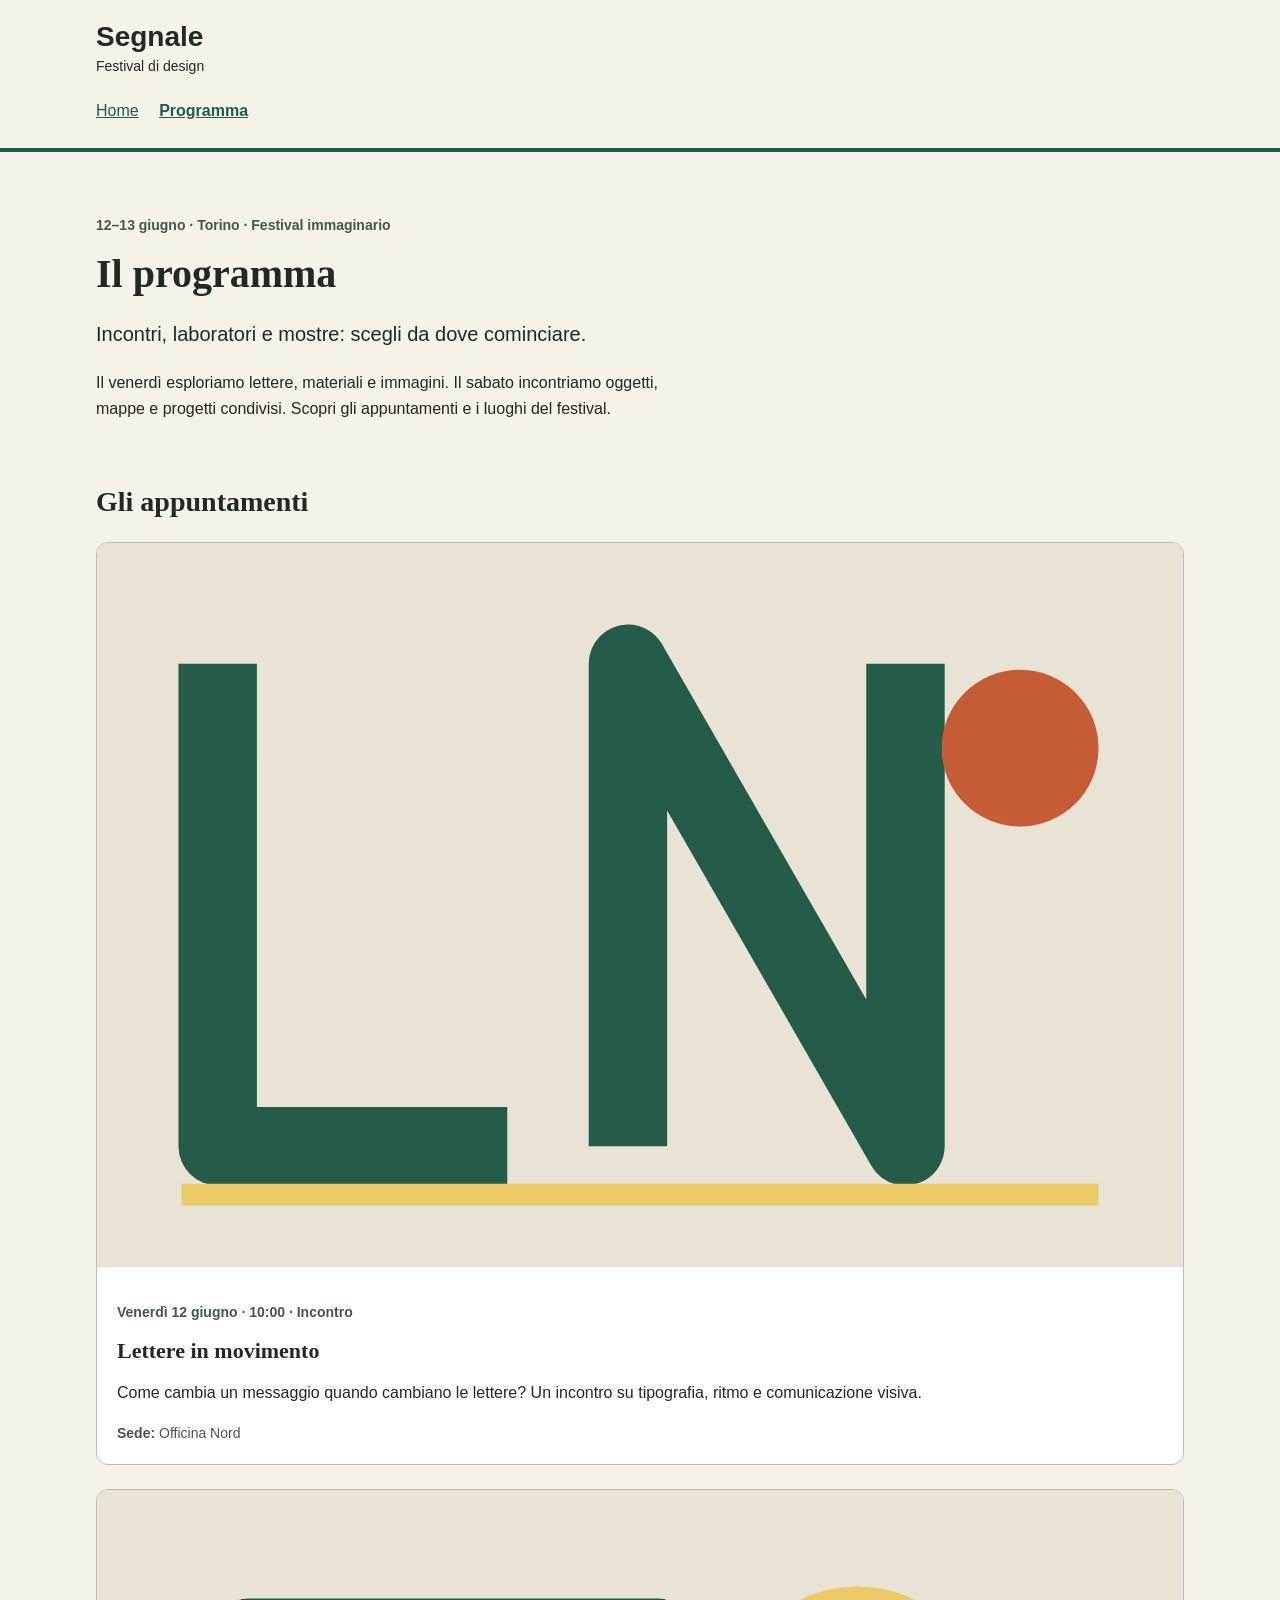
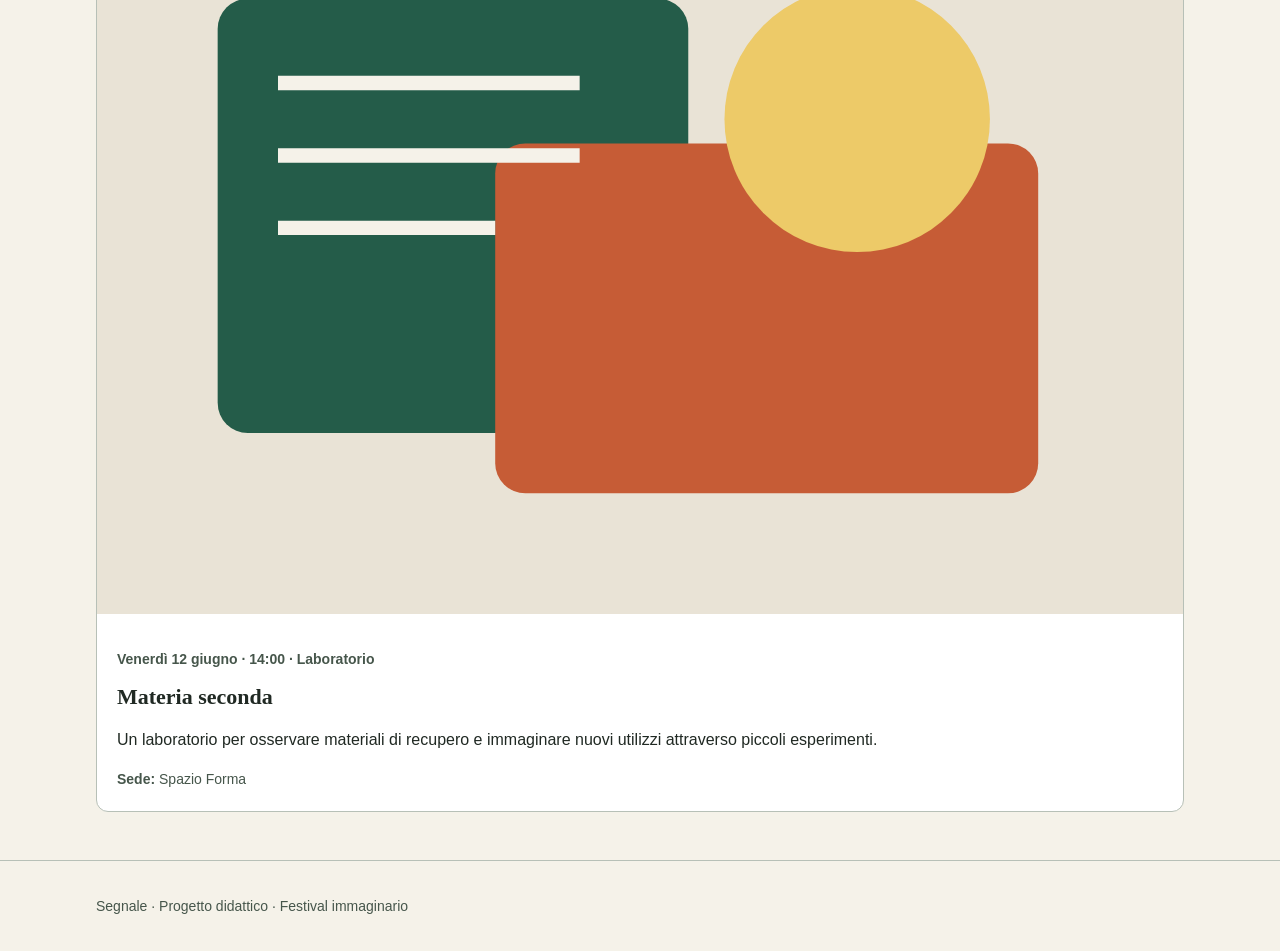
==== programma.html @ a8802d63 "Prima versione" ====
<!doctype html>
<html lang="it">
<head>
  <meta charset="utf-8">
  <meta name="viewport" content="width=device-width, initial-scale=1">
  <title>Programma — Segnale</title>
  <link rel="stylesheet" href="style.css">
</head>
<body>
  <a class="skip-link" href="#contenuto">Vai al contenuto</a>
  <header class="site-header">
    <div class="container">
      <a class="brand" href="index.html">Segnale<span>Festival di design</span></a>
      <nav aria-label="Navigazione principale">
        <!-- Da completare: collegare questa voce alla Home. -->
        <a href="#">Home</a>
        <a href="programma.html" aria-current="page">Programma</a>
      </nav>
    </div>
  </header>

  <main id="contenuto" class="container">
    <section class="intro" aria-labelledby="titolo-programma">
      <p class="eyebrow">12–13 giugno · Torino · Festival immaginario</p>
      <h1 id="titolo-programma">Il programma</h1>
      <p class="lead">Incontri, laboratori e mostre: scegli da dove cominciare.</p>
      <p class="reading-text">Il venerdì esploriamo lettere, materiali e immagini. Il sabato incontriamo oggetti, mappe e progetti condivisi. Scopri gli appuntamenti e i luoghi del festival.</p>
    </section>

    <section class="content-section" aria-labelledby="titolo-eventi">
      <h2 id="titolo-eventi">Gli appuntamenti</h2>
      <div class="event-grid">
        <article class="event-card">
          <img src="assets/lettere-in-movimento.svg" alt="Lettere geometriche disposte su una griglia" width="900" height="600">
          <div class="event-body">
            <p class="event-meta">Venerdì 12 giugno · 10:00 · Incontro</p>
            <h3>Lettere in movimento</h3>
            <p>Come cambia un messaggio quando cambiano le lettere? Un incontro su tipografia, ritmo e comunicazione visiva.</p>
            <p class="event-place"><strong>Sede:</strong> Officina Nord</p>
          </div>
        </article>
        <article class="event-card">
          <img src="assets/materia-seconda.svg" alt="Forme sovrapposte che richiamano campioni di materiali" width="900" height="600">
          <div class="event-body">
            <p class="event-meta">Venerdì 12 giugno · 14:00 · Laboratorio</p>
            <h3>Materia seconda</h3>
            <p>Un laboratorio per osservare materiali di recupero e immaginare nuovi utilizzi attraverso piccoli esperimenti.</p>
            <p class="event-place"><strong>Sede:</strong> Spazio Forma</p>
          </div>
        </article>
        <!-- Aggiungere qui gli altri quattro eventi indicati in istruzioni/CONTENUTI-EVENTI.md. -->
      </div>
    </section>
  </main>

  <footer class="site-footer"><div class="container"><p>Segnale · Progetto didattico · Festival immaginario</p></div></footer>
</body>
</html>
---- style.css ----
/* Stile iniziale: tipografia, colori e variabili CSS sono già predisposti.
   Lavoreremo su collegamenti, CSS condiviso e disposizione delle schede. */

/* Scelte comuni: ogni regola usa var() per richiamarne il valore. */
:root {
  --colore-primario: #245c49;
  --colore-primario-scuro: #173f32;
  --colore-sfondo: #f5f2e9;
  --colore-testo: #202923;
  --font-testo: Arial, Helvetica, sans-serif;
  --font-titoli: Georgia, "Times New Roman", serif;
}

* {
  box-sizing: border-box;
}

body {
  margin: 0;
  background: var(--colore-sfondo);
  color: var(--colore-testo);
  font-family: var(--font-testo);
  font-size: 1rem;
  line-height: 1.6;
}

a {
  color: var(--colore-primario);
}

a:hover {
  text-decoration-thickness: 3px;
}

a:focus-visible {
  outline: 3px solid var(--colore-testo);
  outline-offset: 4px;
}

.container {
  width: 92%;
  max-width: 68rem;
  margin: 0 auto;
}

.site-header {
  padding: 1.25rem 0;
  border-bottom: 4px solid var(--colore-primario);
}

.brand {
  display: inline-block;
  color: var(--colore-testo);
  font-size: 1.75rem;
  font-weight: bold;
  line-height: 1.2;
  text-decoration: none;
}

.brand span {
  display: block;
  margin-top: 0.25rem;
  font-size: 0.875rem;
  font-weight: normal;
}

nav {
  margin-top: 1rem;
}

nav a {
  display: inline-block;
  margin-right: 1rem;
  padding: 0.25rem 0;
}

nav a[aria-current="page"] {
  font-weight: bold;
}

.intro {
  padding: 3rem 0 1rem;
}

.eyebrow,
.event-meta {
  color: #46564b;
  font-size: 0.875rem;
  font-weight: bold;
}

h1,
h2,
h3 {
  font-family: var(--font-titoli);
  line-height: 1.2;
}

h1 {
  max-width: 18ch;
  margin: 0.75rem 0 1.25rem;
  font-size: 2.5rem;
}

h2 {
  font-size: 1.75rem;
}

h3 {
  margin: 0.5rem 0 0.75rem;
  font-size: 1.375rem;
}

.lead {
  max-width: 48ch;
  font-size: 1.25rem;
}

.reading-text {
  max-width: 65ch;
}

.button-link {
  display: inline-block;
  margin-top: 1rem;
  padding: 0.75rem 1.25rem;
  border-radius: 0.5rem;
  background: var(--colore-primario);
  color: #ffffff;
  font-weight: bold;
  text-decoration: none;
}

.button-link:hover {
  background: var(--colore-primario-scuro);
}

.content-section {
  margin: 2rem 0 3rem;
}

.festival-image {
  display: block;
  width: 100%;
  max-width: 54rem;
  height: auto;
  margin-top: 1.5rem;
  border-radius: 0.75rem;
}

.venues {
  padding-left: 1.25rem;
}

.venues li {
  margin-bottom: 0.5rem;
}

/* Qui inseriremo la regola .event-grid durante la demo. */

.event-card {
  margin-bottom: 1.5rem;
  overflow: hidden;
  border: 1px solid #b7c0b7;
  border-radius: 0.75rem;
  background: #ffffff;
}

.event-card img {
  display: block;
  width: 100%;
  height: auto;
}

.event-body {
  padding: 1.25rem;
}

.event-body p:last-child {
  margin-bottom: 0;
}

.event-place {
  color: #46564b;
  font-size: 0.875rem;
}

.site-footer {
  padding: 1.25rem 0;
  border-top: 1px solid #b7c0b7;
  color: #46564b;
  font-size: 0.875rem;
}

.skip-link {
  position: absolute;
  top: -6rem;
  left: 1rem;
  padding: 0.75rem 1rem;
  background: #ffffff;
  color: var(--colore-testo);
}

.skip-link:focus {
  top: 1rem;
}

/* Qui aggiungeremo la media query durante la demo. */
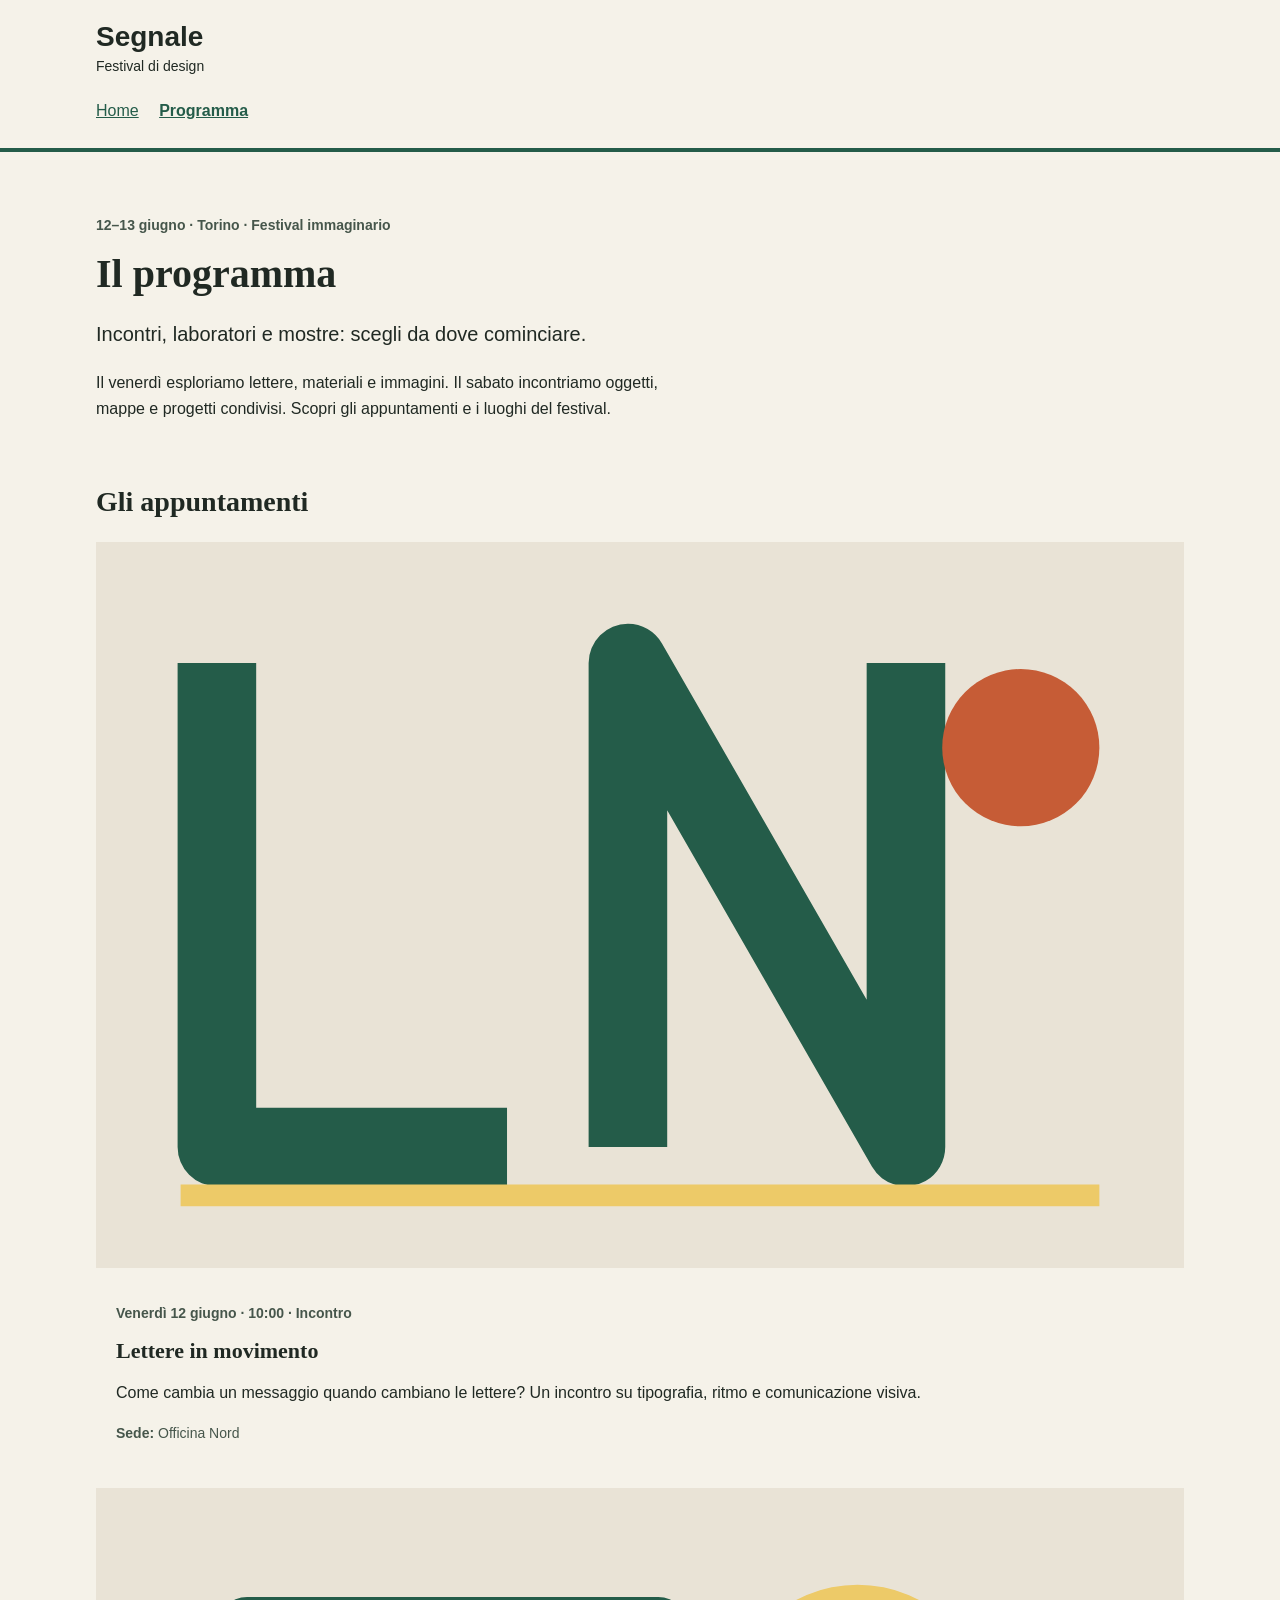
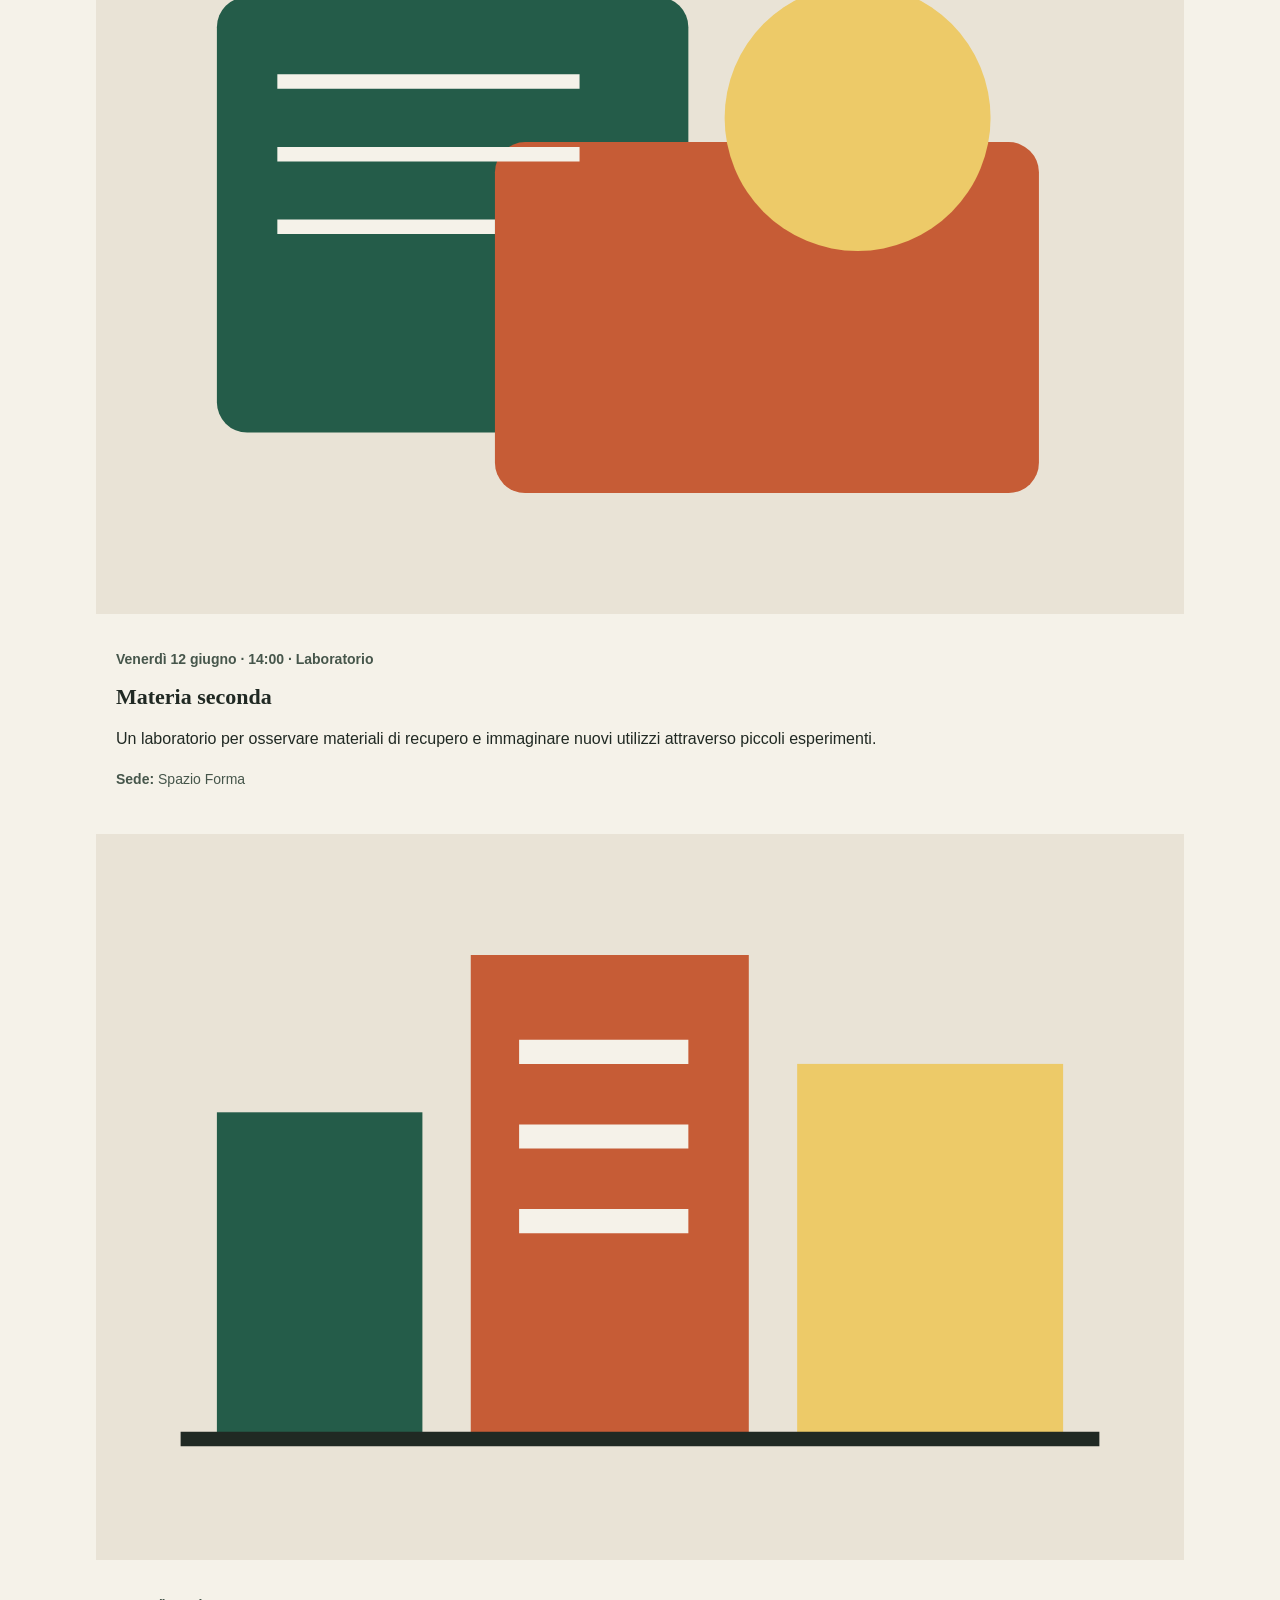
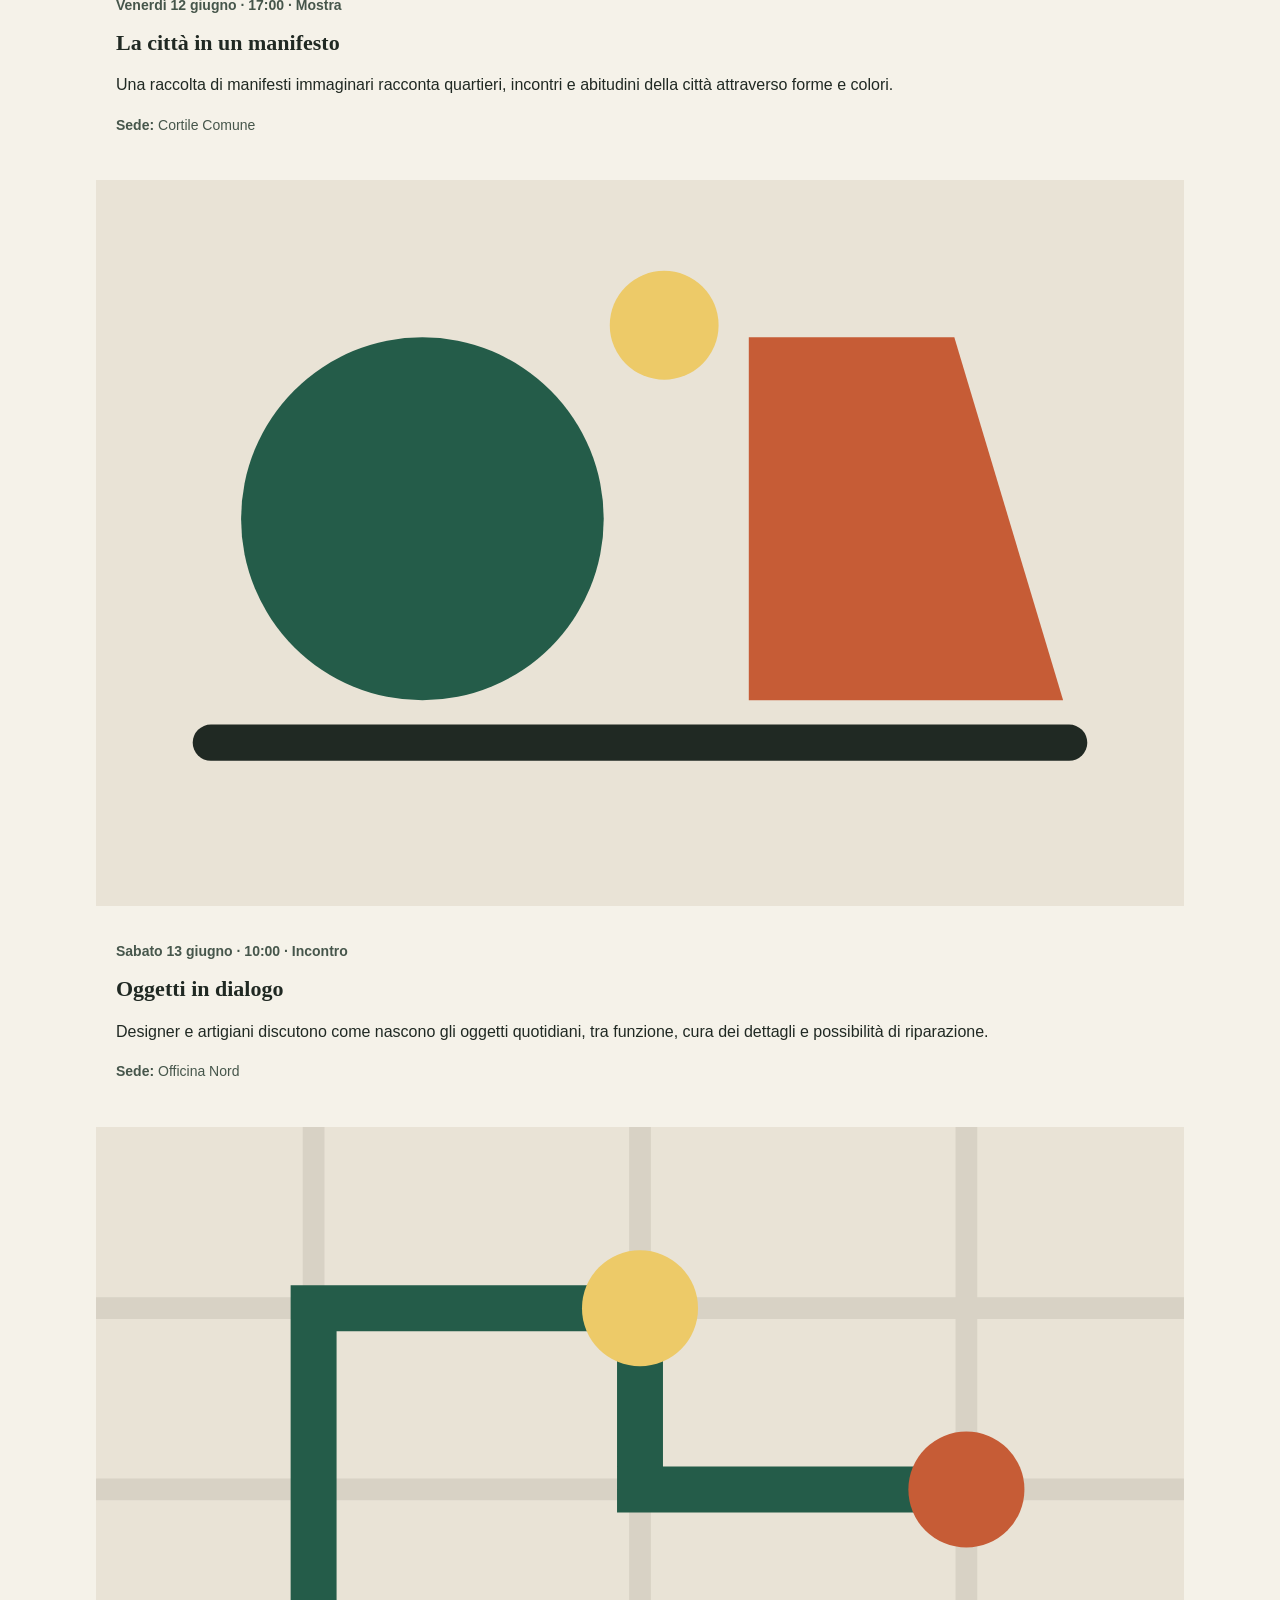
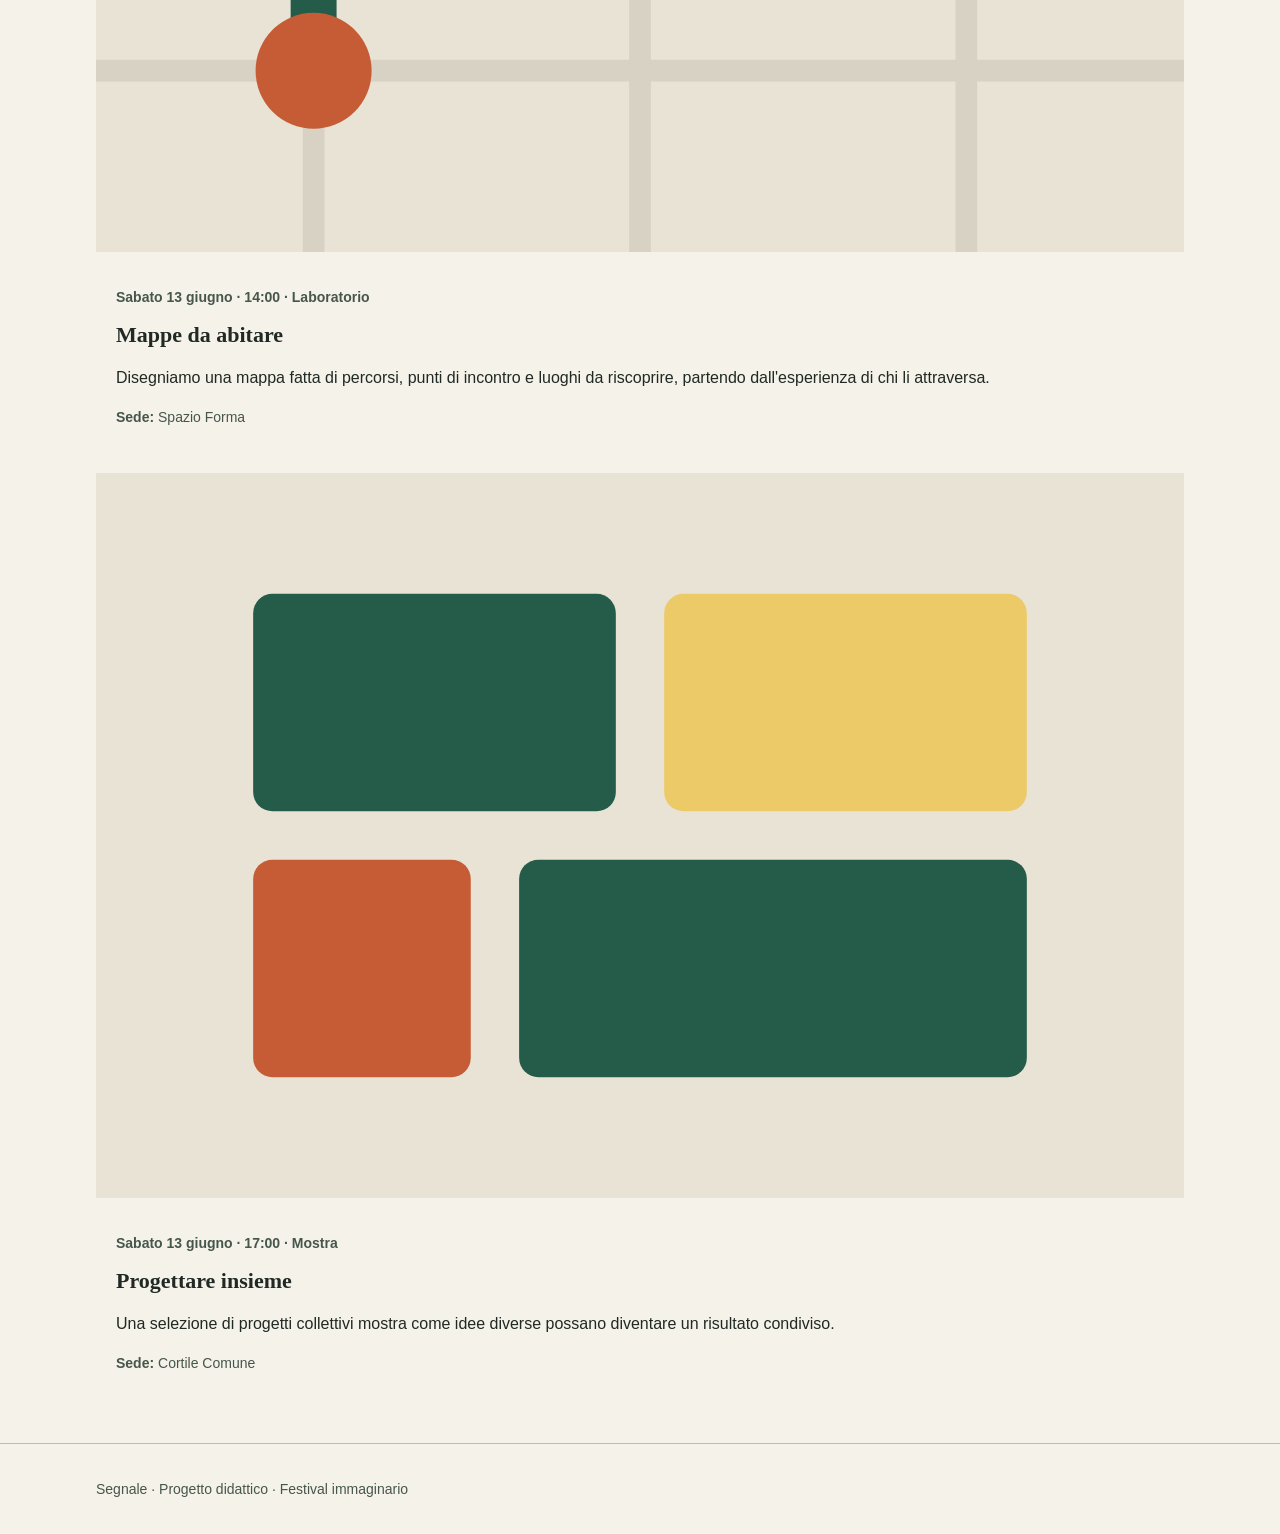
==== commit 207f3a1c: "Modifica 7" ====
--- a/programma.html
+++ b/programma.html
@@ -13,7 +13,7 @@
       <a class="brand" href="index.html">Segnale<span>Festival di design</span></a>
       <nav aria-label="Navigazione principale">
         <!-- Da completare: collegare questa voce alla Home. -->
-        <a href="#">Home</a>
+<a href="index.html">Home</a>
         <a href="programma.html" aria-current="page">Programma</a>
       </nav>
     </div>
@@ -48,8 +48,45 @@
             <p class="event-place"><strong>Sede:</strong> Spazio Forma</p>
           </div>
         </article>
-        <!-- Aggiungere qui gli altri quattro eventi indicati in istruzioni/CONTENUTI-EVENTI.md. -->
-      </div>
+<article class="event-card">
+  <img src="assets/citta-manifesto.svg" alt="Rettangoli colorati compongono una città astratta." width="900" height="600">
+  <div class="event-body">
+    <p class="event-meta">Venerdì 12 giugno · 17:00 · Mostra</p>
+    <h3>La città in un manifesto</h3>
+    <p>Una raccolta di manifesti immaginari racconta quartieri, incontri e abitudini della città attraverso forme e colori.</p>
+    <p class="event-place"><strong>Sede:</strong> Cortile Comune</p>
+  </div>
+</article>
+
+<article class="event-card">
+  <img src="assets/oggetti-dialogo.svg" alt="Due forme geometriche si fronteggiano sopra una linea comune." width="900" height="600">
+  <div class="event-body">
+    <p class="event-meta">Sabato 13 giugno · 10:00 · Incontro</p>
+    <h3>Oggetti in dialogo</h3>
+    <p>Designer e artigiani discutono come nascono gli oggetti quotidiani, tra funzione, cura dei dettagli e possibilità di riparazione.</p>
+    <p class="event-place"><strong>Sede:</strong> Officina Nord</p>
+  </div>
+</article>
+
+<article class="event-card">
+  <img src="assets/mappe-abitare.svg" alt="Un percorso collega tre punti su una mappa geometrica." width="900" height="600">
+  <div class="event-body">
+    <p class="event-meta">Sabato 13 giugno · 14:00 · Laboratorio</p>
+    <h3>Mappe da abitare</h3>
+    <p>Disegniamo una mappa fatta di percorsi, punti di incontro e luoghi da riscoprire, partendo dall'esperienza di chi li attraversa.</p>
+    <p class="event-place"><strong>Sede:</strong> Spazio Forma</p>
+  </div>
+</article>
+
+<article class="event-card">
+  <img src="assets/progettare-insieme.svg" alt="Moduli di colori diversi si incastrano in una composizione comune." width="900" height="600">
+  <div class="event-body">
+    <p class="event-meta">Sabato 13 giugno · 17:00 · Mostra</p>
+    <h3>Progettare insieme</h3>
+    <p>Una selezione di progetti collettivi mostra come idee diverse possano diventare un risultato condiviso.</p>
+    <p class="event-place"><strong>Sede:</strong> Cortile Comune</p>
+  </div>
+</article      </div>
     </section>
   </main>
 
--- a/style.css
+++ b/style.css
@@ -156,10 +156,24 @@
   margin-bottom: 0.5rem;
 }
 
-/* Qui inseriremo la regola .event-grid durante la demo. */
+.event-grid {
+  display: grid;
+  grid-template-columns: 1fr;
+  gap: 1.5rem;
+}
+
+@media (min-width: 600px) {
+  .event-grid {
+    grid-template-columns: repeat(2, minmax(0, 1fr));
+  }
+}
+
+  .event-grid {
+    grid-template-columns: 1fr;
+  }
+}
 
 .event-card {
-  margin-bottom: 1.5rem;
   overflow: hidden;
   border: 1px solid #b7c0b7;
   border-radius: 0.75rem;
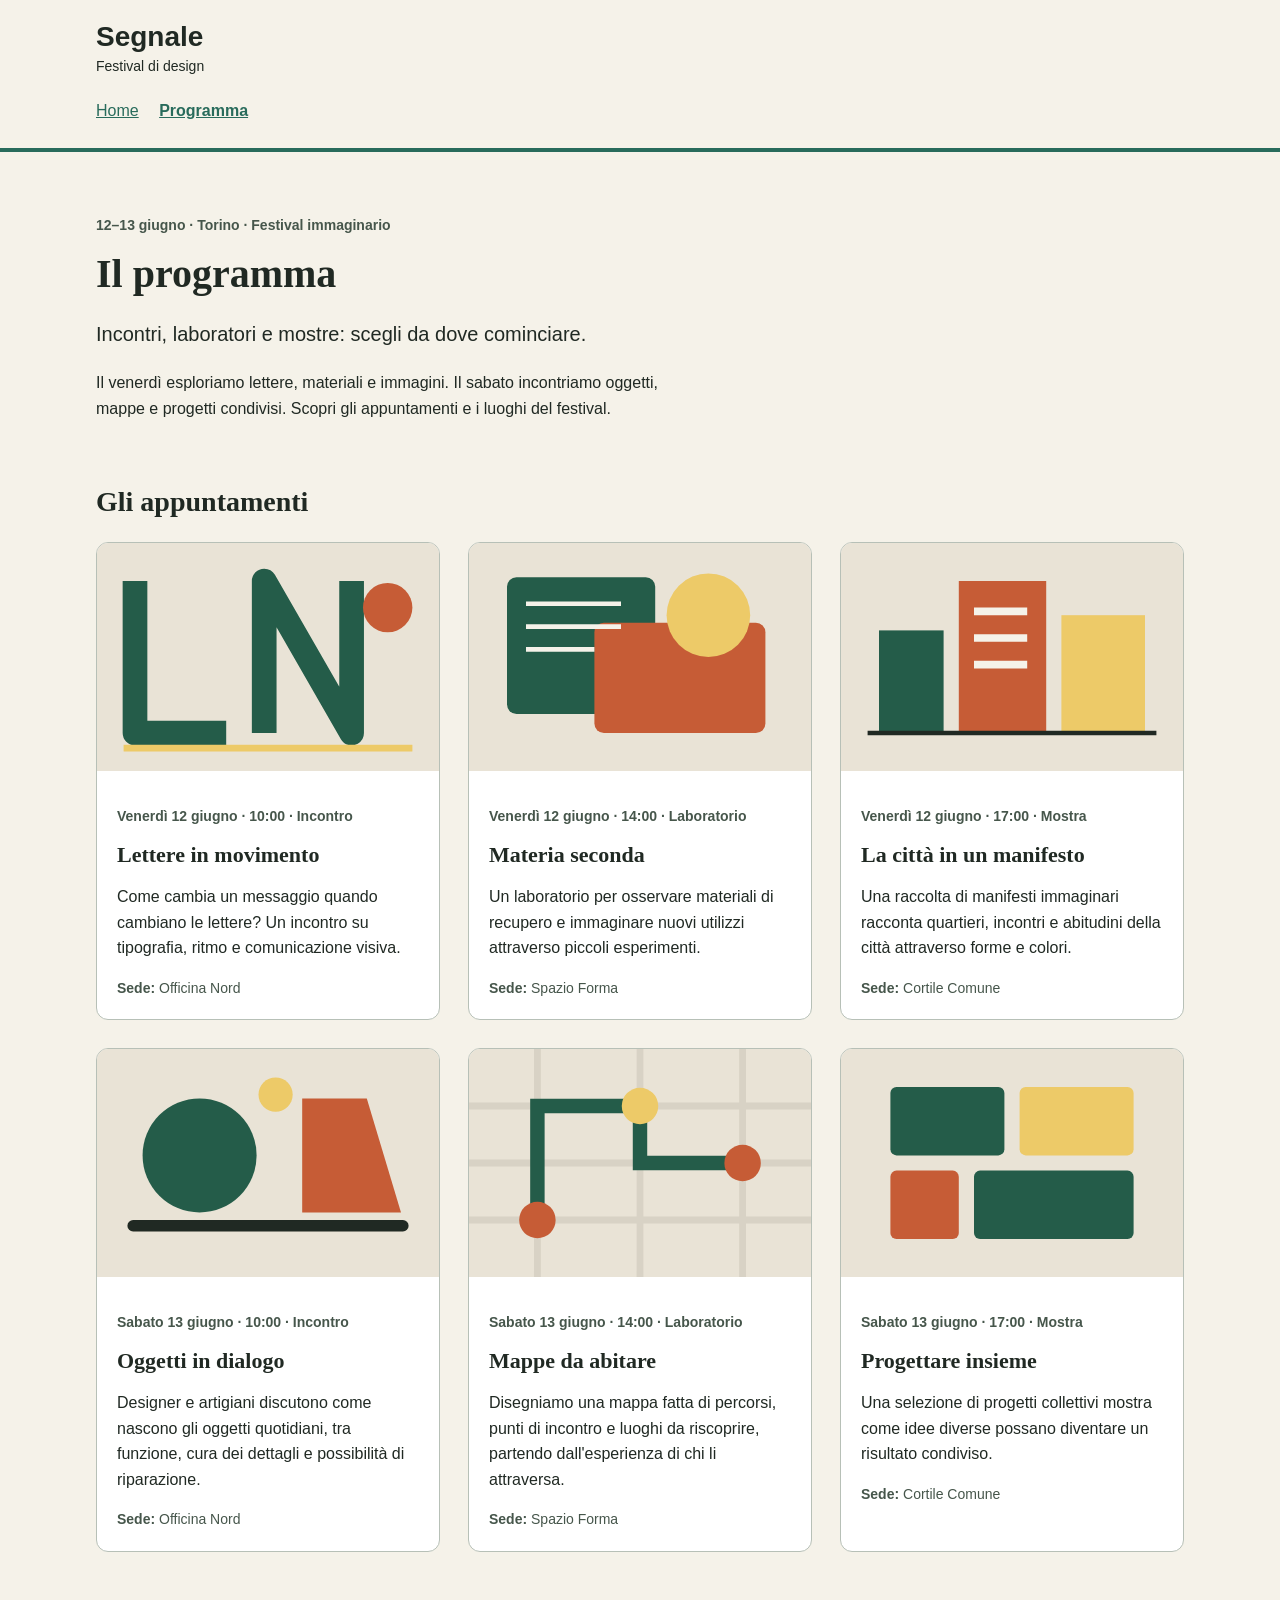
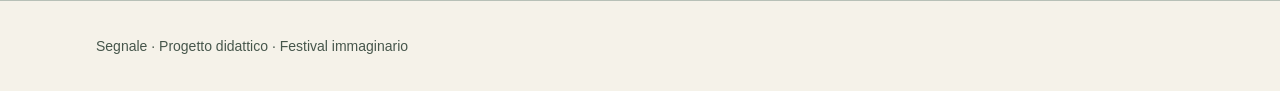
==== commit 8e6b54af: "Modifica 11" ====
--- a/programma.html
+++ b/programma.html
@@ -86,7 +86,9 @@
     <p>Una selezione di progetti collettivi mostra come idee diverse possano diventare un risultato condiviso.</p>
     <p class="event-place"><strong>Sede:</strong> Cortile Comune</p>
   </div>
-</article      </div>
+        </article>
+      </div>
+
     </section>
   </main>
 
--- a/style.css
+++ b/style.css
@@ -3,8 +3,8 @@
 
 /* Scelte comuni: ogni regola usa var() per richiamarne il valore. */
 :root {
-  --colore-primario: #245c49;
-  --colore-primario-scuro: #173f32;
+  --colore-primario: #286b5b;
+  --colore-primario-scuro: #17483e;
   --colore-sfondo: #f5f2e9;
   --colore-testo: #202923;
   --font-testo: Arial, Helvetica, sans-serif;
@@ -159,7 +159,7 @@
 .event-grid {
   display: grid;
   grid-template-columns: 1fr;
-  gap: 1.5rem;
+  gap: 1.75rem;
 }
 
 @media (min-width: 600px) {
@@ -168,12 +168,14 @@
   }
 }
 
+@media (min-width: 1024px) {
   .event-grid {
-    grid-template-columns: 1fr;
+    grid-template-columns: repeat(3, minmax(0, 1fr));
   }
 }
 
 .event-card {
+  min-width: 0;
   overflow: hidden;
   border: 1px solid #b7c0b7;
   border-radius: 0.75rem;
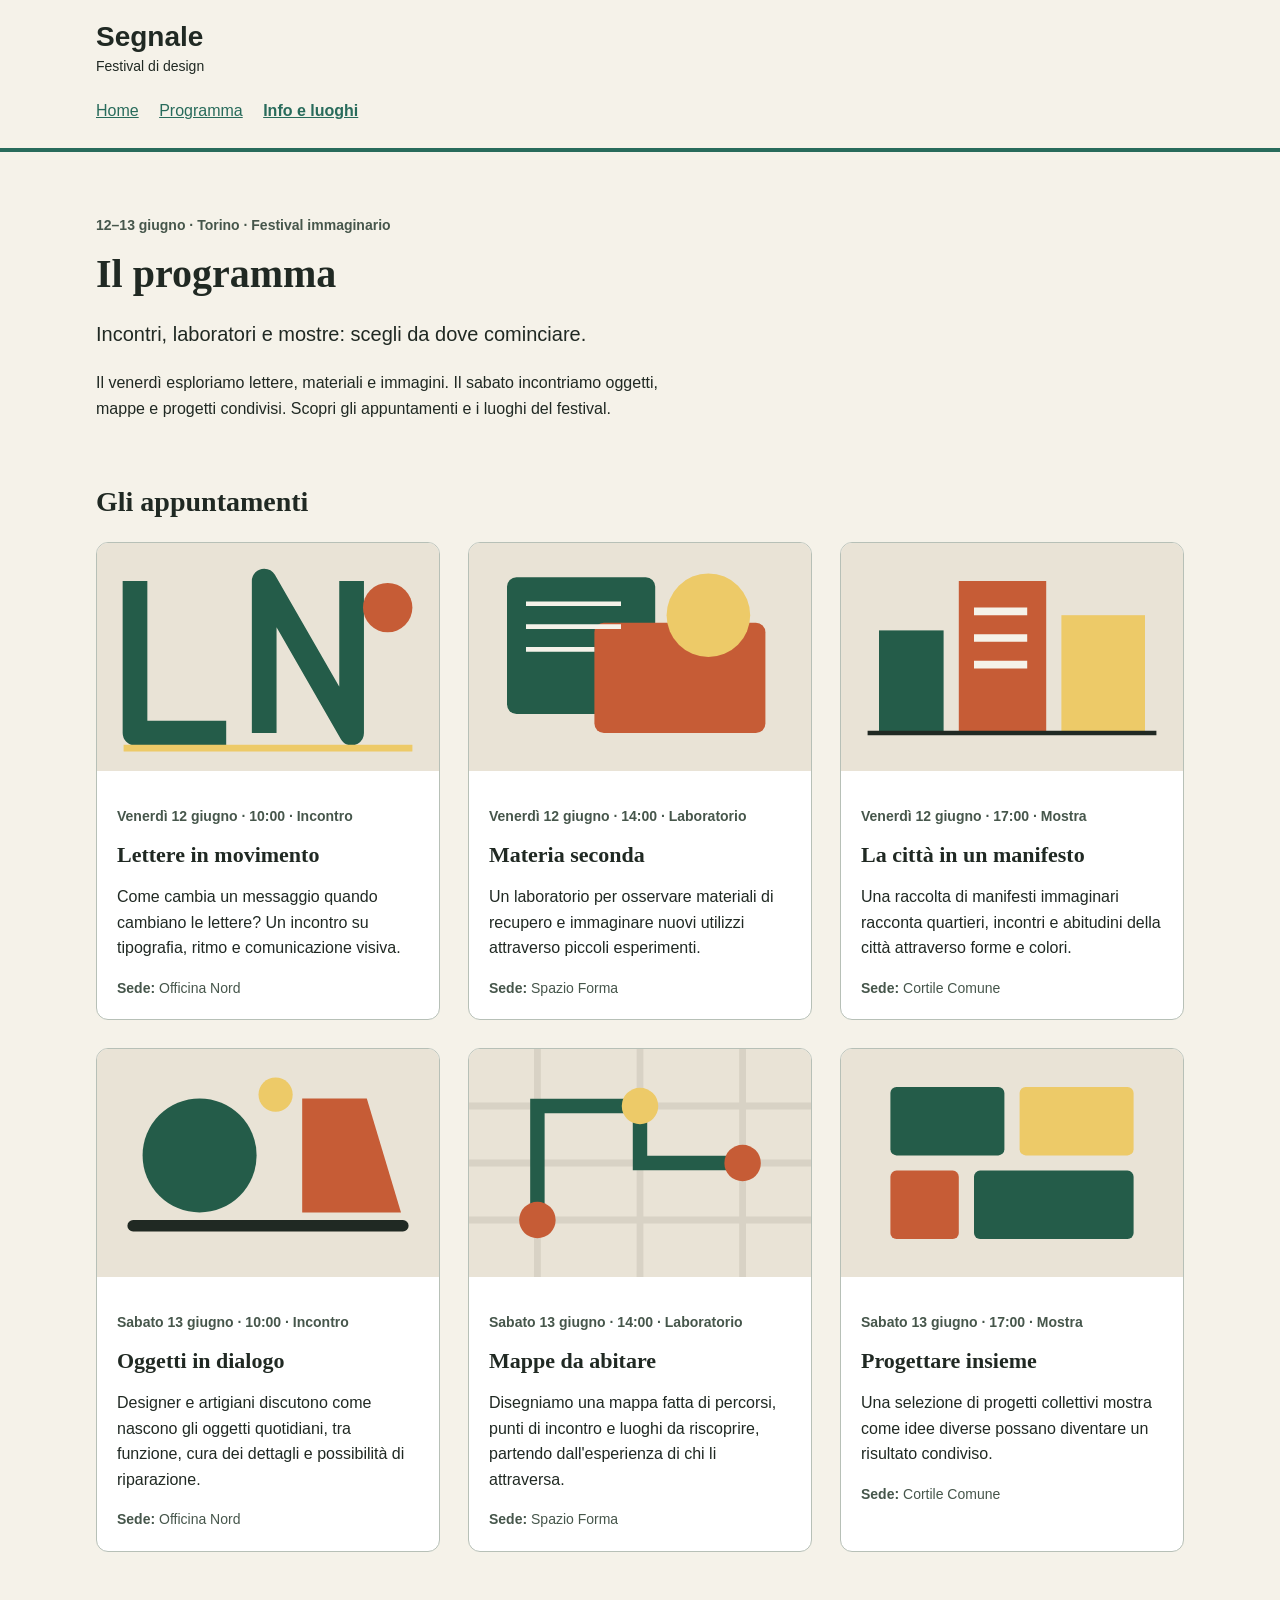
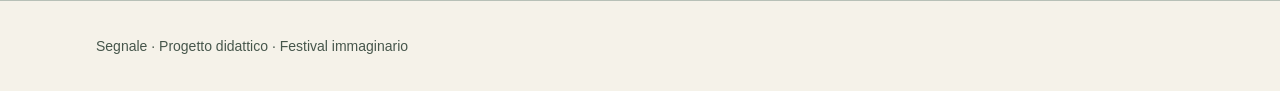
==== commit 12dae7b1: "Modifica" ====
--- a/programma.html
+++ b/programma.html
@@ -12,9 +12,9 @@
     <div class="container">
       <a class="brand" href="index.html">Segnale<span>Festival di design</span></a>
       <nav aria-label="Navigazione principale">
-        <!-- Da completare: collegare questa voce alla Home. -->
-<a href="index.html">Home</a>
-        <a href="programma.html" aria-current="page">Programma</a>
+        <a href="index.html">Home</a>
+        <a href="programma.html">Programma</a>
+        <a href="info.html" aria-current="page">Info e luoghi</a>
       </nav>
     </div>
   </header>
--- a/style.css
+++ b/style.css
@@ -222,3 +222,121 @@
 }
 
 /* Qui aggiungeremo la media query durante la demo. */
+
+.photo-gallery,
+.venue-addresses {
+  display: grid;
+  grid-template-columns: 1fr;
+  gap: 1.25rem;
+  padding: 0;
+}
+
+.photo-gallery figure {
+  margin: 0;
+  overflow: hidden;
+  border-radius: 0.75rem;
+  background: #ffffff;
+}
+
+.photo-gallery img {
+  display: block;
+  width: 100%;
+  aspect-ratio: 3 / 2;
+  object-fit: cover;
+}
+
+.photo-gallery figcaption {
+  padding: 0.75rem 1rem;
+  font-weight: bold;
+}
+
+.map-frame {
+  overflow: hidden;
+  border: 1px solid #b7c0b7;
+  border-radius: 0.75rem;
+  background: #e7e9dc;
+}
+
+.festival-map {
+  display: block;
+  width: 100%;
+  height: auto;
+}
+
+.venue-addresses {
+  list-style: none;
+}
+
+.venue-addresses li {
+  padding: 1.25rem;
+  border: 1px solid #b7c0b7;
+  border-radius: 0.75rem;
+  background: #ffffff;
+}
+
+.venue-addresses h3 {
+  margin-top: 0;
+}
+
+@media (min-width: 600px) {
+  .photo-gallery,
+  .venue-addresses {
+    grid-template-columns: repeat(3, minmax(0, 1fr));
+  }
+}
+
+.venue-swiper {
+  width: 100%;
+  max-width: 56rem;
+  overflow: hidden;
+  border-radius: 0.75rem;
+  background: #ffffff;
+}
+
+.venue-swiper figure {
+  margin: 0;
+}
+
+.venue-swiper img {
+  display: block;
+  width: 100%;
+  aspect-ratio: 3 / 2;
+  object-fit: cover;
+}
+
+.venue-swiper figcaption {
+  padding: 0.75rem 1rem;
+}
+
+.gallery-controls {
+  display: flex;
+  flex-wrap: wrap;
+  gap: 0.75rem;
+  margin-top: 1rem;
+}
+
+.gallery-controls button {
+  padding: 0.65rem 1rem;
+  border: 2px solid var(--colore-primario);
+  border-radius: 0.4rem;
+  background: #ffffff;
+  color: var(--colore-testo);
+  font: inherit;
+  cursor: pointer;
+}
+
+.gallery-controls button:hover {
+  background: var(--colore-sfondo);
+}
+
+.gallery-controls button:focus-visible {
+  outline: 3px solid var(--colore-testo);
+  outline-offset: 3px;
+}
+
+.map-frame iframe {
+  display: block;
+  width: 100%;
+  height: 28rem;
+  border: 0;
+}
